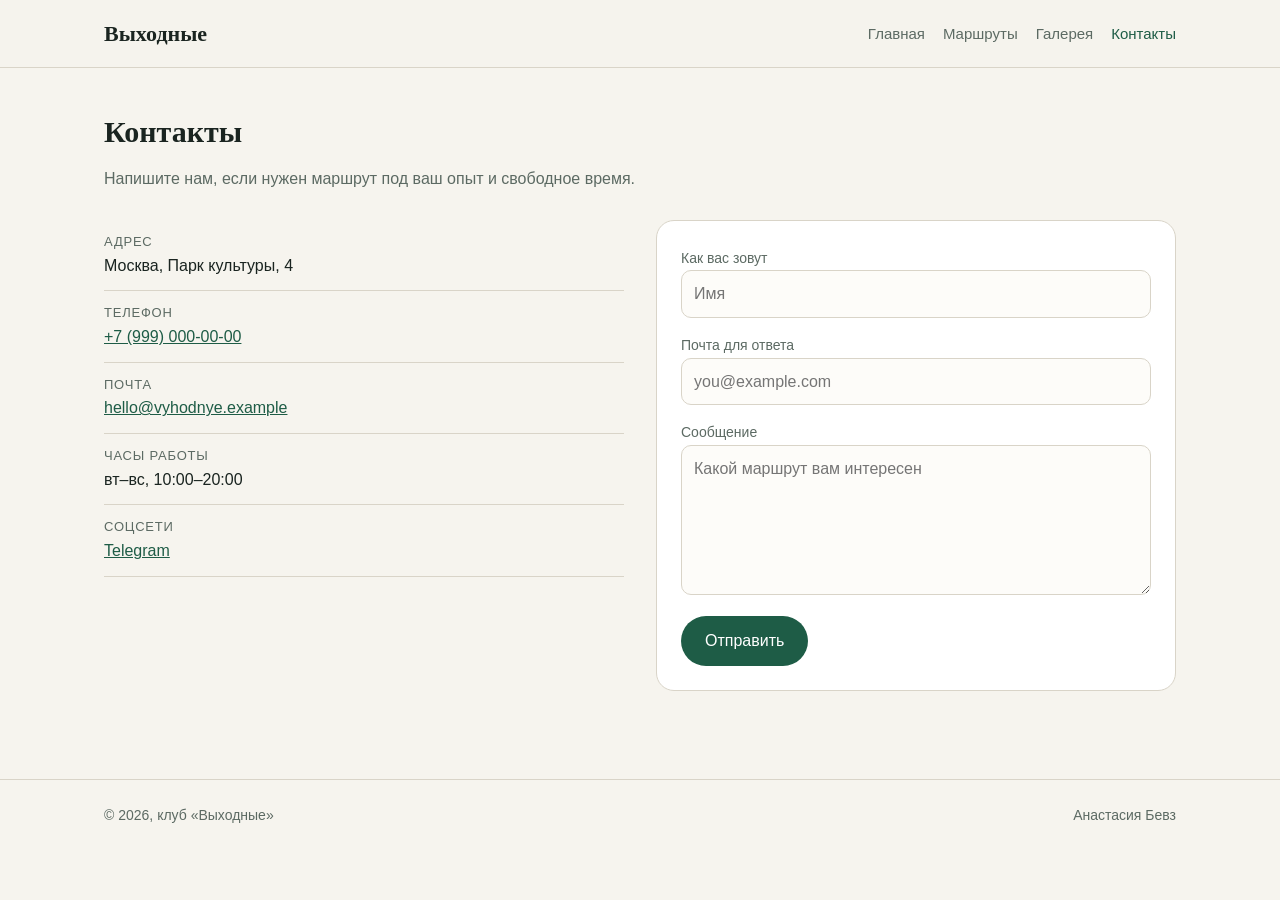
==== contacts.html @ 93fd5c9e "Задание 4: многостраничный сайт" ====
<!DOCTYPE html>
<html lang="ru">
<head>
    <meta charset="utf-8">
    <meta name="viewport" content="width=device-width, initial-scale=1">
    <title>Контакты — клуб «Выходные»</title>
    <link rel="stylesheet" href="css/style.css">
</head>
<body>
    <header class="site-header">
        <div class="site-header__inner">
            <a class="logo" href="index.html">Выходные</a>
            <nav class="nav">
                <a href="index.html">Главная</a>
                <a href="routes.html">Маршруты</a>
                <a href="gallery.html">Галерея</a>
                <a href="contacts.html" aria-current="page">Контакты</a>
            </nav>
        </div>
    </header>

    <main class="container">
        <section class="section">
            <h2 class="section__title">Контакты</h2>
            <p class="section__lead">Напишите нам, если нужен маршрут под ваш опыт и свободное время.</p>

            <div class="contacts">
                <ul class="contact-list">
                    <li><span>Адрес</span>Москва, Парк культуры, 4</li>
                    <li><span>Телефон</span><a href="tel:+79990000000">+7 (999) 000-00-00</a></li>
                    <li><span>Почта</span><a href="mailto:hello@vyhodnye.example">hello@vyhodnye.example</a></li>
                    <li><span>Часы работы</span>вт–вс, 10:00–20:00</li>
                    <li><span>Соцсети</span><a href="https://t.me/">Telegram</a></li>
                </ul>

                <form action="#" method="post">
                    <div>
                        <label for="name">Как вас зовут</label>
                        <input id="name" name="name" type="text" placeholder="Имя" required>
                    </div>
                    <div>
                        <label for="email">Почта для ответа</label>
                        <input id="email" name="email" type="email" placeholder="you@example.com" required>
                    </div>
                    <div>
                        <label for="message">Сообщение</label>
                        <textarea id="message" name="message" rows="5" placeholder="Какой маршрут вам интересен"></textarea>
                    </div>
                    <button type="submit">Отправить</button>
                </form>
            </div>
        </section>
    </main>

    <footer class="site-footer">
        <div class="site-footer__inner">
            <span>© 2026, клуб «Выходные»</span>
            <span>Анастасия Бевз</span>
        </div>
    </footer>
</body>
</html>
---- css/style.css ----
:root {
    --ink: #1a2420;
    --muted: #5c6a63;
    --paper: #f6f4ee;
    --accent: #1e5c46;
    --accent-soft: #dfe9e2;
    --line: #d9d4c8;
}

* {
    box-sizing: border-box;
}

body {
    margin: 0;
    font-family: "Segoe UI", Arial, sans-serif;
    color: var(--ink);
    background: var(--paper);
    line-height: 1.6;
}

a {
    color: var(--accent);
}

img {
    max-width: 100%;
    display: block;
}

.site-header {
    position: sticky;
    top: 0;
    z-index: 20;
    background: rgba(246, 244, 238, 0.95);
    border-bottom: 1px solid var(--line);
}

.site-header__inner {
    display: flex;
    align-items: center;
    justify-content: space-between;
    gap: 24px;
    max-width: 1120px;
    margin: 0 auto;
    padding: 16px 24px;
}

.logo {
    font-family: Georgia, "Times New Roman", serif;
    font-size: 22px;
    font-weight: 700;
    color: var(--ink);
    text-decoration: none;
}

.nav {
    display: flex;
    flex-wrap: wrap;
    gap: 18px;
}

.nav a {
    color: var(--muted);
    text-decoration: none;
    font-size: 15px;
}

.nav a:hover,
.nav a[aria-current="page"] {
    color: var(--accent);
}

.container {
    max-width: 1120px;
    margin: 0 auto;
    padding: 0 24px;
}

.hero {
    display: grid;
    grid-template-columns: 1.1fr 1fr;
    gap: 40px;
    align-items: center;
    padding: 56px 0;
}

.hero h1 {
    margin: 0 0 16px;
    font-family: Georgia, "Times New Roman", serif;
    font-size: clamp(32px, 4vw, 46px);
    line-height: 1.15;
}

.hero p {
    margin: 0 0 24px;
    color: var(--muted);
    font-size: 17px;
}

.hero img {
    border-radius: 20px;
    height: 380px;
    object-fit: cover;
}

.button {
    display: inline-block;
    padding: 13px 26px;
    border-radius: 999px;
    background: var(--accent);
    color: #fff;
    text-decoration: none;
    font-size: 15px;
}

.button:hover {
    background: #164534;
}

.section {
    padding: 40px 0;
}

.section__title {
    margin: 0 0 10px;
    font-family: Georgia, "Times New Roman", serif;
    font-size: 30px;
}

.section__lead {
    margin: 0 0 28px;
    color: var(--muted);
}

.features {
    display: grid;
    grid-template-columns: repeat(auto-fit, minmax(220px, 1fr));
    gap: 20px;
}

.feature {
    padding: 22px;
    background: #fff;
    border: 1px solid var(--line);
    border-radius: 16px;
}

.feature h3 {
    margin: 0 0 8px;
    font-size: 18px;
}

.feature p {
    margin: 0;
    color: var(--muted);
    font-size: 15px;
}

.cards {
    display: grid;
    grid-template-columns: repeat(auto-fit, minmax(260px, 1fr));
    gap: 22px;
}

.card {
    background: #fff;
    border: 1px solid var(--line);
    border-radius: 18px;
    overflow: hidden;
}

.card img {
    width: 100%;
    height: 200px;
    object-fit: cover;
}

.card__body {
    padding: 18px 20px 22px;
}

.card h3 {
    margin: 0 0 8px;
    font-size: 19px;
}

.card p {
    margin: 0 0 12px;
    color: var(--muted);
    font-size: 15px;
}

.meta {
    display: flex;
    gap: 14px;
    font-size: 13px;
    color: var(--accent);
    text-transform: uppercase;
    letter-spacing: 0.06em;
}

.gallery {
    display: grid;
    grid-template-columns: repeat(auto-fit, minmax(240px, 1fr));
    gap: 16px;
}

.gallery img {
    width: 100%;
    height: 240px;
    object-fit: cover;
    border-radius: 14px;
}

.contacts {
    display: grid;
    grid-template-columns: 1fr 1fr;
    gap: 32px;
    align-items: start;
}

.contact-list {
    list-style: none;
    margin: 0;
    padding: 0;
}

.contact-list li {
    padding: 12px 0;
    border-bottom: 1px solid var(--line);
}

.contact-list span {
    display: block;
    font-size: 13px;
    color: var(--muted);
    text-transform: uppercase;
    letter-spacing: 0.06em;
}

form {
    display: grid;
    gap: 14px;
    padding: 24px;
    background: #fff;
    border: 1px solid var(--line);
    border-radius: 18px;
}

label {
    font-size: 14px;
    color: var(--muted);
}

input,
textarea {
    width: 100%;
    padding: 10px 12px;
    border: 1px solid var(--line);
    border-radius: 10px;
    font: inherit;
    background: #fdfcf9;
}

button {
    justify-self: start;
    padding: 12px 24px;
    border: 0;
    border-radius: 999px;
    background: var(--accent);
    color: #fff;
    font: inherit;
    cursor: pointer;
}

.site-footer {
    margin-top: 48px;
    border-top: 1px solid var(--line);
}

.site-footer__inner {
    max-width: 1120px;
    margin: 0 auto;
    padding: 24px;
    display: flex;
    flex-wrap: wrap;
    justify-content: space-between;
    gap: 12px;
    color: var(--muted);
    font-size: 14px;
}

@media (max-width: 820px) {
    .hero,
    .contacts {
        grid-template-columns: 1fr;
    }

    .hero img {
        height: 260px;
    }
}
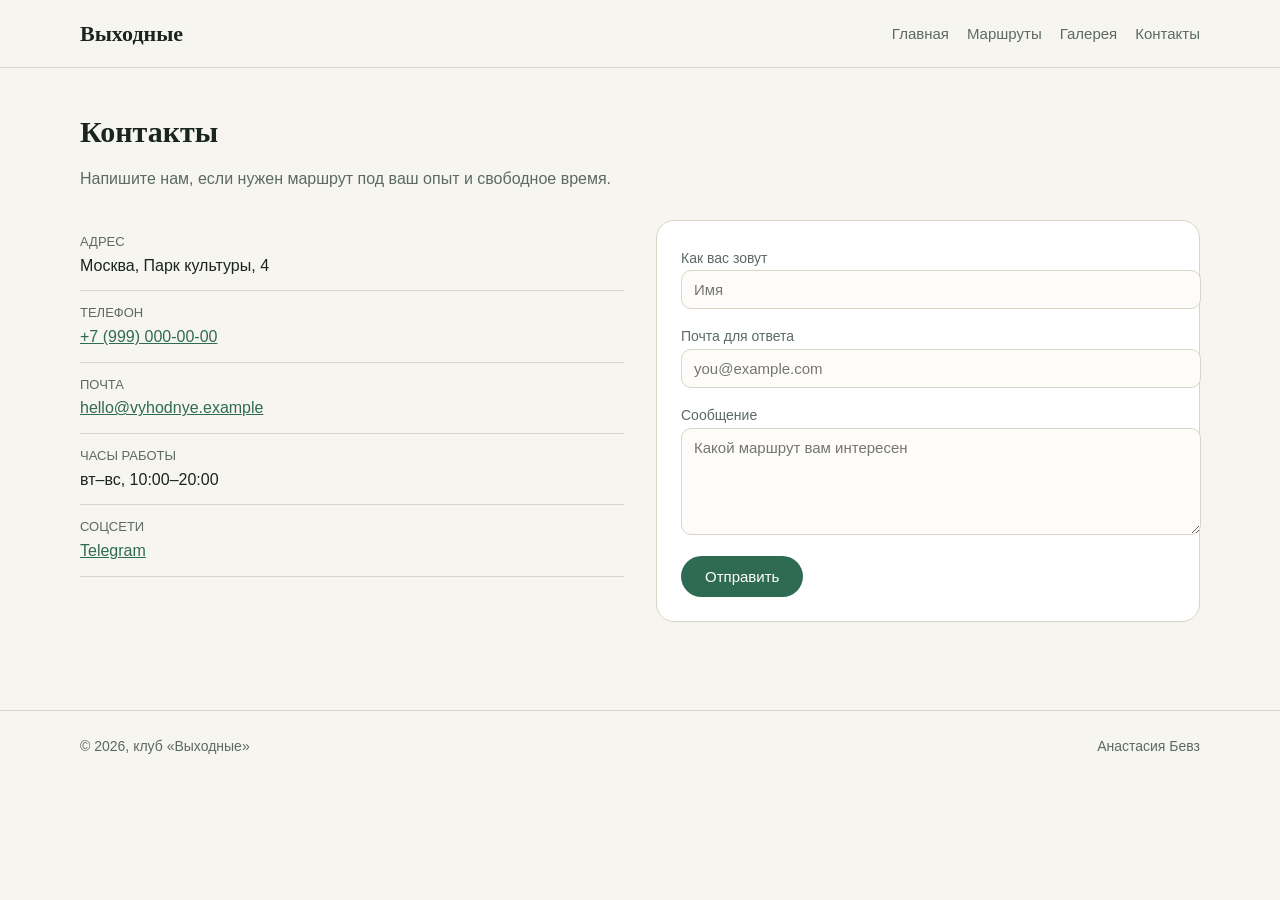
==== commit 25f05ec3: "Правки CSS" ====
--- a/contacts.html
+++ b/contacts.html
@@ -14,7 +14,7 @@
                 <a href="index.html">Главная</a>
                 <a href="routes.html">Маршруты</a>
                 <a href="gallery.html">Галерея</a>
-                <a href="contacts.html" aria-current="page">Контакты</a>
+                <a href="contacts.html">Контакты</a>
             </nav>
         </div>
     </header>
--- a/css/style.css
+++ b/css/style.css
@@ -1,46 +1,33 @@
-:root {
-    --ink: #1a2420;
-    --muted: #5c6a63;
-    --paper: #f6f4ee;
-    --accent: #1e5c46;
-    --accent-soft: #dfe9e2;
-    --line: #d9d4c8;
-}
-
-* {
-    box-sizing: border-box;
-}
-
 body {
     margin: 0;
     font-family: "Segoe UI", Arial, sans-serif;
-    color: var(--ink);
-    background: var(--paper);
+    color: #1a2420;
+    background: #f7f5f0;
     line-height: 1.6;
 }
 
 a {
-    color: var(--accent);
+    color: #2f6b53;
 }
 
 img {
+    display: block;
     max-width: 100%;
-    display: block;
-}
-
+}
+
+/* шапка */
 .site-header {
     position: sticky;
     top: 0;
     z-index: 20;
-    background: rgba(246, 244, 238, 0.95);
-    border-bottom: 1px solid var(--line);
+    background: #f7f5f0;
+    border-bottom: 1px solid #d9d4c8;
 }
 
 .site-header__inner {
     display: flex;
     align-items: center;
     justify-content: space-between;
-    gap: 24px;
     max-width: 1120px;
     margin: 0 auto;
     padding: 16px 24px;
@@ -49,8 +36,8 @@
 .logo {
     font-family: Georgia, "Times New Roman", serif;
     font-size: 22px;
-    font-weight: 700;
-    color: var(--ink);
+    font-weight: bold;
+    color: #1a2420;
     text-decoration: none;
 }
 
@@ -61,14 +48,13 @@
 }
 
 .nav a {
-    color: var(--muted);
+    font-size: 15px;
+    color: #5c6a63;
     text-decoration: none;
-    font-size: 15px;
-}
-
-.nav a:hover,
-.nav a[aria-current="page"] {
-    color: var(--accent);
+}
+
+.nav a:hover {
+    color: #2f6b53;
 }
 
 .container {
@@ -79,7 +65,7 @@
 
 .hero {
     display: grid;
-    grid-template-columns: 1.1fr 1fr;
+    grid-template-columns: 1fr 1fr;
     gap: 40px;
     align-items: center;
     padding: 56px 0;
@@ -88,14 +74,14 @@
 .hero h1 {
     margin: 0 0 16px;
     font-family: Georgia, "Times New Roman", serif;
-    font-size: clamp(32px, 4vw, 46px);
-    line-height: 1.15;
+    font-size: 42px;
+    line-height: 1.2;
 }
 
 .hero p {
     margin: 0 0 24px;
-    color: var(--muted);
     font-size: 17px;
+    color: #5c6a63;
 }
 
 .hero img {
@@ -107,15 +93,11 @@
 .button {
     display: inline-block;
     padding: 13px 26px;
-    border-radius: 999px;
-    background: var(--accent);
+    border-radius: 30px;
+    background: #2f6b53;
     color: #fff;
+    font-size: 15px;
     text-decoration: none;
-    font-size: 15px;
-}
-
-.button:hover {
-    background: #164534;
 }
 
 .section {
@@ -130,19 +112,19 @@
 
 .section__lead {
     margin: 0 0 28px;
-    color: var(--muted);
+    color: #5c6a63;
 }
 
 .features {
     display: grid;
-    grid-template-columns: repeat(auto-fit, minmax(220px, 1fr));
+    grid-template-columns: repeat(3, 1fr);
     gap: 20px;
 }
 
 .feature {
     padding: 22px;
     background: #fff;
-    border: 1px solid var(--line);
+    border: 1px solid #d9d4c8;
     border-radius: 16px;
 }
 
@@ -153,19 +135,19 @@
 
 .feature p {
     margin: 0;
-    color: var(--muted);
-    font-size: 15px;
+    font-size: 15px;
+    color: #5c6a63;
 }
 
 .cards {
     display: grid;
-    grid-template-columns: repeat(auto-fit, minmax(260px, 1fr));
+    grid-template-columns: repeat(3, 1fr);
     gap: 22px;
 }
 
 .card {
     background: #fff;
-    border: 1px solid var(--line);
+    border: 1px solid #d9d4c8;
     border-radius: 18px;
     overflow: hidden;
 }
@@ -187,22 +169,24 @@
 
 .card p {
     margin: 0 0 12px;
-    color: var(--muted);
-    font-size: 15px;
+    font-size: 15px;
+    color: #5c6a63;
 }
 
 .meta {
-    display: flex;
-    gap: 14px;
+    margin-bottom: 8px;
     font-size: 13px;
-    color: var(--accent);
+    color: #2f6b53;
     text-transform: uppercase;
-    letter-spacing: 0.06em;
+}
+
+.meta span {
+    margin-right: 12px;
 }
 
 .gallery {
     display: grid;
-    grid-template-columns: repeat(auto-fit, minmax(240px, 1fr));
+    grid-template-columns: repeat(3, 1fr);
     gap: 16px;
 }
 
@@ -228,15 +212,14 @@
 
 .contact-list li {
     padding: 12px 0;
-    border-bottom: 1px solid var(--line);
+    border-bottom: 1px solid #d9d4c8;
 }
 
 .contact-list span {
     display: block;
     font-size: 13px;
-    color: var(--muted);
+    color: #5c6a63;
     text-transform: uppercase;
-    letter-spacing: 0.06em;
 }
 
 form {
@@ -244,54 +227,66 @@
     gap: 14px;
     padding: 24px;
     background: #fff;
-    border: 1px solid var(--line);
+    border: 1px solid #d9d4c8;
     border-radius: 18px;
 }
 
 label {
     font-size: 14px;
-    color: var(--muted);
+    color: #5c6a63;
 }
 
 input,
 textarea {
     width: 100%;
     padding: 10px 12px;
-    border: 1px solid var(--line);
+    border: 1px solid #d9d4c8;
     border-radius: 10px;
-    font: inherit;
+    font-family: inherit;
+    font-size: 15px;
     background: #fdfcf9;
 }
 
 button {
     justify-self: start;
     padding: 12px 24px;
-    border: 0;
-    border-radius: 999px;
-    background: var(--accent);
+    border: none;
+    border-radius: 30px;
+    background: #2f6b53;
     color: #fff;
-    font: inherit;
-    cursor: pointer;
+    font-family: inherit;
+    font-size: 15px;
 }
 
 .site-footer {
     margin-top: 48px;
-    border-top: 1px solid var(--line);
+    border-top: 1px solid #d9d4c8;
 }
 
 .site-footer__inner {
+    display: flex;
+    flex-wrap: wrap;
+    justify-content: space-between;
     max-width: 1120px;
     margin: 0 auto;
     padding: 24px;
-    display: flex;
-    flex-wrap: wrap;
-    justify-content: space-between;
-    gap: 12px;
-    color: var(--muted);
     font-size: 14px;
-}
-
-@media (max-width: 820px) {
+    color: #5c6a63;
+}
+
+@media (max-width: 900px) {
+    .features,
+    .cards,
+    .gallery {
+        grid-template-columns: repeat(2, 1fr);
+    }
+
+    .hero h1 {
+        font-size: 34px;
+    }
+}
+
+@media (max-width: 700px) {
     .hero,
     .contacts {
         grid-template-columns: 1fr;
@@ -300,4 +295,10 @@
     .hero img {
         height: 260px;
     }
-}
+
+    .features,
+    .cards,
+    .gallery {
+        grid-template-columns: 1fr;
+    }
+}
